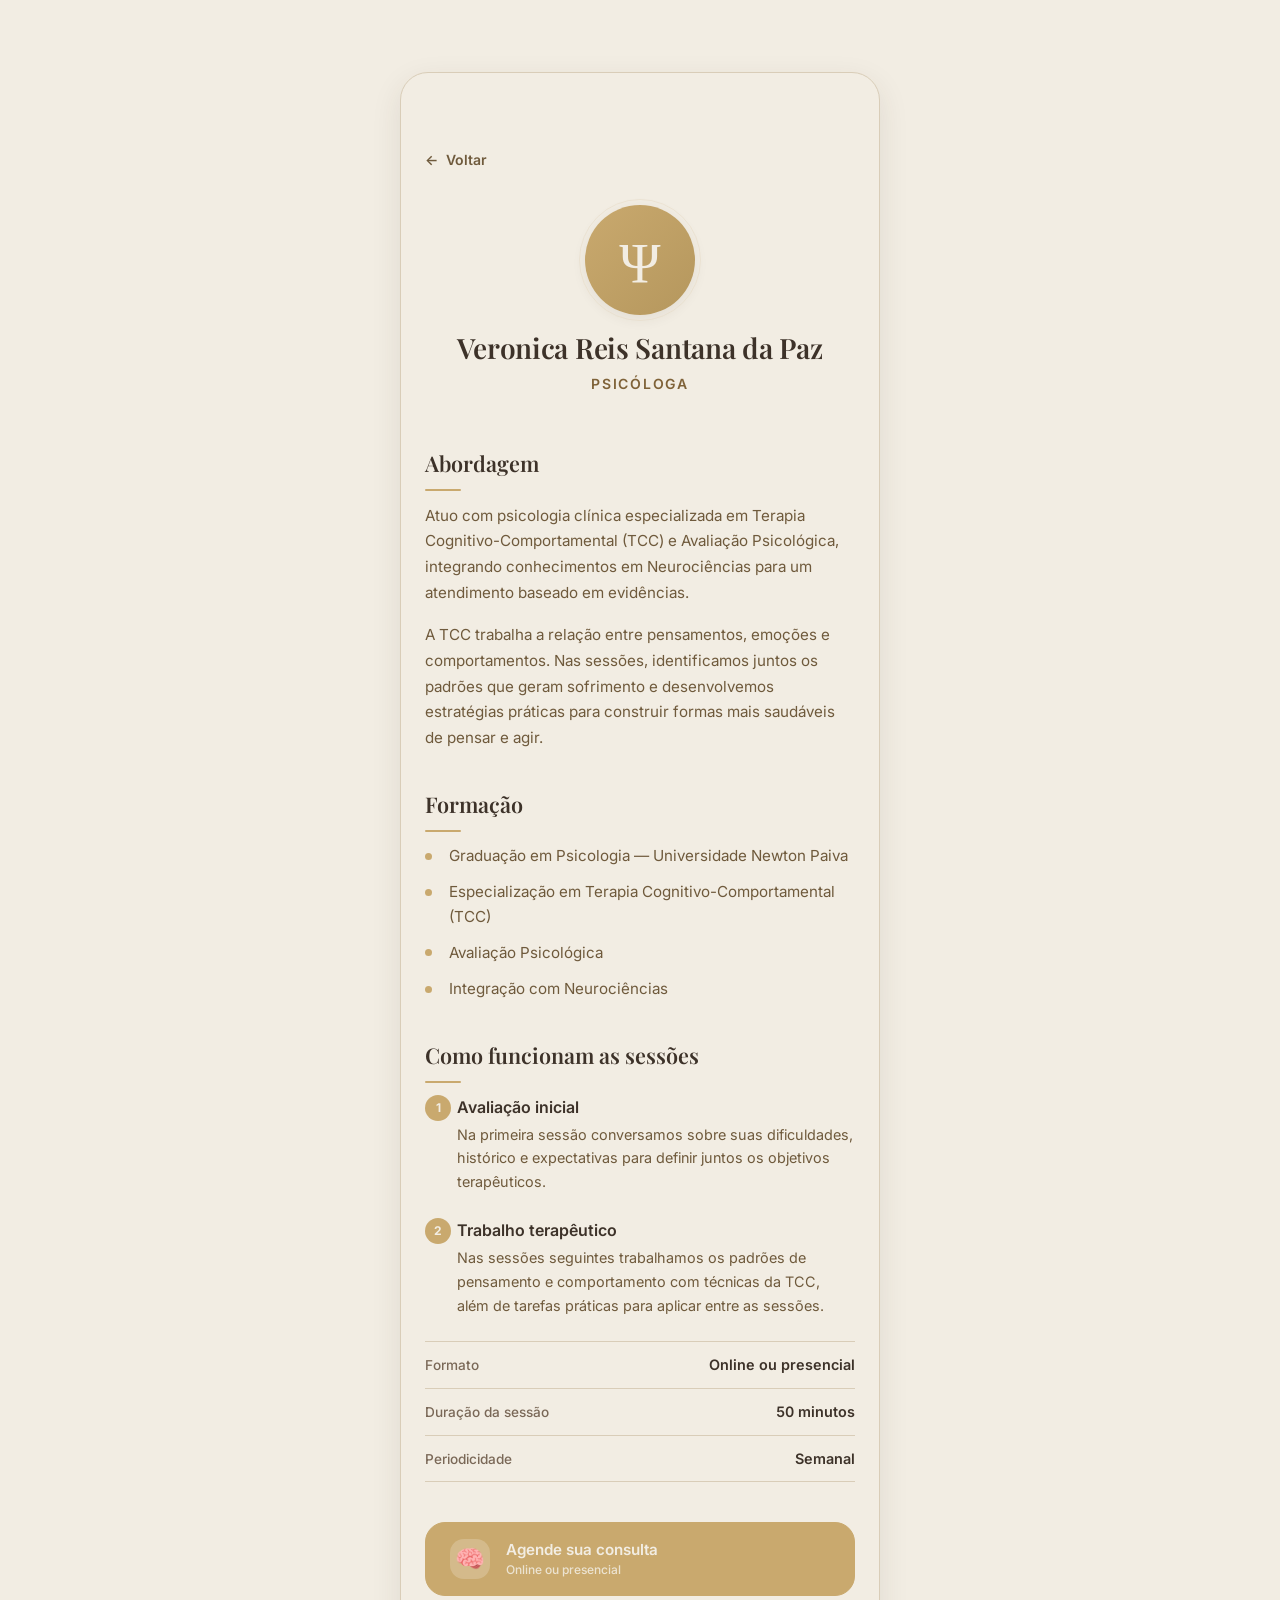
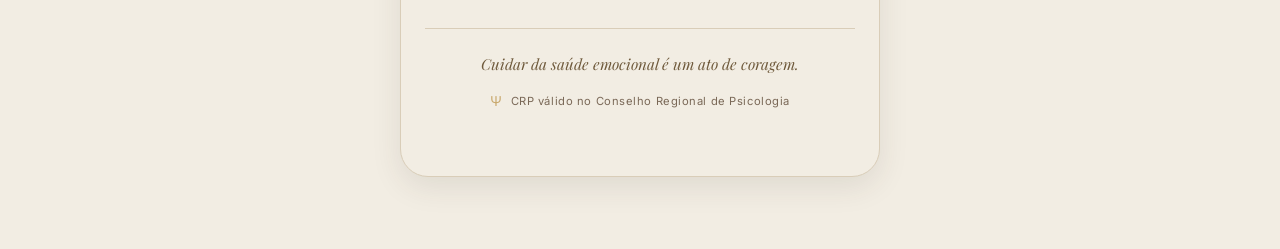
==== trabalho.html @ 7eceb9a2 "fix(bio): nenhum botao aponta mais para o servico suspenso O servico site-veronica.onrender.com segu" ====
<!DOCTYPE html>
<html lang="pt-BR">
<head>
    <meta charset="UTF-8">
    <meta name="viewport" content="width=device-width, initial-scale=1.0, viewport-fit=cover">
    <meta name="theme-color" content="#F2EDE3">
    <meta name="description" content="Formação, abordagem e como funcionam as sessões de Veronica Reis Santana da Paz, psicóloga especializada em Terapia Cognitivo-Comportamental. Atendimento online e presencial.">
    <meta name="author" content="Veronica Reis Santana da Paz">
    <meta name="robots" content="index, follow">

    <!-- Open Graph -->
    <meta property="og:type" content="article">
    <meta property="og:title" content="Conheça meu trabalho — Veronica Reis Santana da Paz">
    <meta property="og:description" content="Formação, abordagem em TCC e como funcionam as sessões. Atendimento online e presencial.">
    <meta property="og:locale" content="pt_BR">

    <title>Conheça meu trabalho — Veronica Reis Santana da Paz</title>

    <link rel="icon" type="image/svg+xml" href="favicon.svg">
    <link rel="stylesheet" href="style.css">

    <link rel="preconnect" href="https://fonts.googleapis.com">
    <link rel="preconnect" href="https://fonts.gstatic.com" crossorigin>
    <link href="https://fonts.googleapis.com/css2?family=Inter:wght@400;500;600;700&family=Playfair+Display:ital,wght@0,500;0,600;0,700;1,500&display=swap" rel="stylesheet">
</head>
<body>

    <main class="bio-container bio-container--conteudo" role="main">

        <a class="voltar" href="index.html" data-animate="fade-down">
            <span aria-hidden="true">←</span> Voltar
        </a>

        <header class="conteudo-header" data-animate="fade-down">
            <div class="bio-avatar" aria-hidden="true">
                <span class="bio-avatar-symbol">Ψ</span>
            </div>
            <h1 class="bio-name">Veronica Reis Santana da Paz</h1>
            <p class="bio-role">Psicóloga</p>
        </header>

        <!-- ABORDAGEM -->
        <section class="bloco" aria-labelledby="abordagem" data-animate="fade-up">
            <h2 id="abordagem" class="bloco-titulo">Abordagem</h2>
            <p class="bloco-texto">
                Atuo com psicologia clínica especializada em Terapia
                Cognitivo-Comportamental (TCC) e Avaliação Psicológica,
                integrando conhecimentos em Neurociências para um atendimento
                baseado em evidências.
            </p>
            <p class="bloco-texto">
                A TCC trabalha a relação entre pensamentos, emoções e
                comportamentos. Nas sessões, identificamos juntos os padrões que
                geram sofrimento e desenvolvemos estratégias práticas para
                construir formas mais saudáveis de pensar e agir.
            </p>
        </section>

        <!-- FORMAÇÃO -->
        <section class="bloco" aria-labelledby="formacao" data-animate="fade-up">
            <h2 id="formacao" class="bloco-titulo">Formação</h2>
            <ul class="lista-simples">
                <li>Graduação em Psicologia — Universidade Newton Paiva</li>
                <li>Especialização em Terapia Cognitivo-Comportamental (TCC)</li>
                <li>Avaliação Psicológica</li>
                <li>Integração com Neurociências</li>
            </ul>
        </section>

        <!-- COMO FUNCIONAM AS SESSÕES -->
        <section class="bloco" aria-labelledby="sessoes" data-animate="fade-up">
            <h2 id="sessoes" class="bloco-titulo">Como funcionam as sessões</h2>

            <ol class="passos">
                <li class="passo">
                    <h3>Avaliação inicial</h3>
                    <p>
                        Na primeira sessão conversamos sobre suas dificuldades,
                        histórico e expectativas para definir juntos os objetivos
                        terapêuticos.
                    </p>
                </li>
                <li class="passo">
                    <h3>Trabalho terapêutico</h3>
                    <p>
                        Nas sessões seguintes trabalhamos os padrões de pensamento
                        e comportamento com técnicas da TCC, além de tarefas
                        práticas para aplicar entre as sessões.
                    </p>
                </li>
            </ol>

            <dl class="ficha">
                <div class="ficha-item">
                    <dt>Formato</dt>
                    <dd>Online ou presencial</dd>
                </div>
                <div class="ficha-item">
                    <dt>Duração da sessão</dt>
                    <dd>50 minutos</dd>
                </div>
                <div class="ficha-item">
                    <dt>Periodicidade</dt>
                    <dd>Semanal</dd>
                </div>
            </dl>
        </section>

        <!-- CTA -->
        <section class="bloco bloco--cta" data-animate="fade-up">
            <a href="https://wa.me/5531988836237?text=Ol%C3%A1%2C%20Veronica!%20Gostaria%20de%20agendar%20uma%20consulta%20psicol%C3%B3gica."
               class="bio-link bio-link-primary"
               target="_blank"
               rel="noopener noreferrer">
                <span class="bio-link-icon" aria-hidden="true">🧠</span>
                <span class="bio-link-text">
                    <span class="bio-link-title">Agende sua consulta</span>
                    <span class="bio-link-subtitle">Online ou presencial</span>
                </span>
            </a>
        </section>

        <footer class="bio-footer" data-animate="fade-up">
            <p class="bio-footer-text">
                Cuidar da saúde emocional é um ato de coragem.
            </p>
            <p class="bio-footer-credit">
                <span aria-hidden="true">Ψ</span>
                <span>CRP válido no Conselho Regional de Psicologia</span>
            </p>
        </footer>

    </main>

    <script src="script.js" defer></script>
</body>
</html>
---- style.css ----
/* ==========================================================
   BIO VERONICA — Linktree personalizado
   Mobile-first, identidade visual baseada no site oficial
   Paleta: bege quente + dourado + marrom profundo
   ========================================================== */

/* ----- RESET ----- */
*, *::before, *::after {
    margin: 0;
    padding: 0;
    box-sizing: border-box;
}

/* ----- DESIGN TOKENS ----- */
:root {
    /* Cores (alinhadas com site-veronica) */
    --color-bg: #F2EDE3;
    --color-bg-soft: #FAF8F5;
    --color-surface: #FFFFFF;
    --color-text: #3D3229;
    /* text-soft e text-muted escurecidos para atingir WCAG AA (>=4.5:1)
       sobre --color-bg. Antes: #8B7355 (3.84) e #B8A495 (2.05). */
    --color-text-soft: #6F5A3C;
    --color-text-muted: #7A6857;
    --color-accent: #C9A96E;
    --color-accent-hover: #B5975D;
    --color-accent-soft: #E8DCC8;
    /* Dourado escuro para texto pequeno (o --color-accent claro nao passa AA) */
    --color-accent-text: #7F6238;
    --color-line: #D9CDB8;

    /* WhatsApp */
    --color-whatsapp: #25D366;
    --color-whatsapp-dark: #1DA851;

    /* Tipografia */
    --font-body: 'Inter', -apple-system, BlinkMacSystemFont, 'Segoe UI', Roboto, sans-serif;
    --font-heading: 'Playfair Display', Georgia, serif;

    /* Espaçamento fluido */
    --space-2xs: 0.25rem;
    --space-xs: 0.5rem;
    --space-sm: 0.75rem;
    --space-md: 1rem;
    --space-lg: 1.5rem;
    --space-xl: 2rem;
    --space-2xl: 2.5rem;

    /* Bordas */
    --radius-sm: 8px;
    --radius-md: 14px;
    --radius-lg: 20px;
    --radius-xl: 28px;
    --radius-full: 999px;

    /* Sombras (sutis e profissionais) */
    --shadow-sm: 0 1px 3px rgba(61, 50, 41, 0.05);
    --shadow-md: 0 4px 14px rgba(61, 50, 41, 0.08);
    --shadow-lg: 0 10px 30px rgba(61, 50, 41, 0.10);

    /* Transições */
    --t-fast: 150ms ease;
    --t-base: 250ms cubic-bezier(0.4, 0, 0.2, 1);
    --t-slow: 400ms cubic-bezier(0.4, 0, 0.2, 1);

    /* Layout */
    --max-width: 480px;
    --safe-top: env(safe-area-inset-top, 0);
    --safe-bottom: env(safe-area-inset-bottom, 0);
}

/* ----- BASE ----- */
html {
    scroll-behavior: smooth;
    -webkit-font-smoothing: antialiased;
    -moz-osx-font-smoothing: grayscale;
    -webkit-tap-highlight-color: transparent;
}

body {
    font-family: var(--font-body);
    background: var(--color-bg);
    color: var(--color-text);
    line-height: 1.5;
    min-height: 100vh;
    min-height: 100dvh;
    background-image:
        radial-gradient(circle at 0% 0%, rgba(201, 169, 110, 0.08) 0%, transparent 50%),
        radial-gradient(circle at 100% 100%, rgba(201, 169, 110, 0.06) 0%, transparent 50%);
    background-attachment: fixed;
    overflow-x: hidden;
}

a {
    color: inherit;
    text-decoration: none;
}

img, svg { display: block; max-width: 100%; }

button { font: inherit; cursor: pointer; }

:focus-visible {
    outline: 2px solid var(--color-accent);
    outline-offset: 3px;
    border-radius: var(--radius-sm);
}

/* ----- ACESSIBILIDADE: reduzir movimento ----- */
@media (prefers-reduced-motion: reduce) {
    *, *::before, *::after {
        animation-duration: 0.01ms !important;
        animation-iteration-count: 1 !important;
        transition-duration: 0.01ms !important;
    }
    [data-animate] {
        opacity: 1 !important;
        transform: none !important;
    }
}

/* ----- CONTAINER PRINCIPAL ----- */
.bio-container {
    max-width: var(--max-width);
    margin: 0 auto;
    padding:
        calc(var(--space-2xl) + var(--safe-top))
        var(--space-lg)
        calc(var(--space-xl) + var(--safe-bottom));
    display: flex;
    flex-direction: column;
    align-items: center;
}

/* ==========================================================
   CABEÇALHO
   ========================================================== */
.bio-header {
    text-align: center;
    margin-bottom: var(--space-2xl);
    width: 100%;
}

/* Avatar com símbolo Psi */
.bio-avatar {
    width: 96px;
    height: 96px;
    margin: 0 auto var(--space-lg);
    border-radius: 50%;
    background: linear-gradient(135deg, var(--color-accent) 0%, var(--color-accent-hover) 100%);
    display: flex;
    align-items: center;
    justify-content: center;
    box-shadow: var(--shadow-md);
    position: relative;
    animation: avatar-pulse 4s ease-in-out infinite;
}

.bio-avatar::after {
    content: '';
    position: absolute;
    inset: -6px;
    border-radius: 50%;
    border: 1px solid var(--color-accent-soft);
    opacity: 0.6;
}

.bio-avatar-symbol {
    font-family: var(--font-heading);
    font-size: 3rem;
    color: var(--color-bg);
    line-height: 1;
    font-weight: 500;
    user-select: none;
}

@keyframes avatar-pulse {
    0%, 100% { transform: scale(1); }
    50% { transform: scale(1.03); }
}

.bio-name {
    font-family: var(--font-heading);
    font-size: clamp(1.4rem, 5vw, 1.75rem);
    font-weight: 600;
    color: var(--color-text);
    line-height: 1.2;
    margin-bottom: var(--space-xs);
    letter-spacing: -0.01em;
}

.bio-role {
    font-size: 0.875rem;
    font-weight: 600;
    text-transform: uppercase;
    letter-spacing: 0.12em;
    color: var(--color-accent-text);
    margin-bottom: var(--space-md);
}

.bio-description {
    font-size: 0.95rem;
    color: var(--color-text-soft);
    line-height: 1.6;
    max-width: 360px;
    margin: 0 auto;
    padding: 0 var(--space-sm);
}

/* ==========================================================
   LINKS / BOTÕES
   ========================================================== */
.bio-links {
    display: flex;
    flex-direction: column;
    gap: var(--space-sm);
    width: 100%;
    margin-bottom: var(--space-2xl);
}

.bio-link {
    display: flex;
    align-items: center;
    gap: var(--space-md);
    background: var(--color-surface);
    border: 1.5px solid var(--color-line);
    border-radius: var(--radius-lg);
    padding: var(--space-md) var(--space-lg);
    text-align: left;
    color: var(--color-text);
    transition:
        transform var(--t-base),
        box-shadow var(--t-base),
        border-color var(--t-base),
        background-color var(--t-base);
    position: relative;
    overflow: hidden;
    -webkit-user-select: none;
    user-select: none;
}

/* Brilho sutil que se move no hover */
.bio-link::before {
    content: '';
    position: absolute;
    top: 0;
    left: -100%;
    width: 100%;
    height: 100%;
    background: linear-gradient(
        90deg,
        transparent,
        rgba(201, 169, 110, 0.08),
        transparent
    );
    transition: left 0.6s ease;
    pointer-events: none;
}

.bio-link:hover {
    transform: translateY(-2px);
    box-shadow: var(--shadow-md);
    border-color: var(--color-accent);
    background: var(--color-bg-soft);
}

.bio-link:hover::before {
    left: 100%;
}

.bio-link:active {
    transform: translateY(0) scale(0.98);
    box-shadow: var(--shadow-sm);
    transition-duration: 80ms;
}

/* Botão primário (Agendar) — destaque dourado */
.bio-link-primary {
    background: var(--color-accent);
    border-color: var(--color-accent);
    color: var(--color-bg);
}

.bio-link-primary .bio-link-subtitle {
    color: rgba(242, 237, 227, 0.85);
}

.bio-link-primary:hover {
    background: var(--color-accent-hover);
    border-color: var(--color-accent-hover);
}

.bio-link-primary::before {
    background: linear-gradient(
        90deg,
        transparent,
        rgba(255, 255, 255, 0.15),
        transparent
    );
}

/* Botão WhatsApp — destaque verde */
.bio-link-whatsapp {
    background: var(--color-whatsapp);
    border-color: var(--color-whatsapp);
    color: #FFFFFF;
}

.bio-link-whatsapp .bio-link-subtitle {
    color: rgba(255, 255, 255, 0.85);
}

.bio-link-whatsapp:hover {
    background: var(--color-whatsapp-dark);
    border-color: var(--color-whatsapp-dark);
}

.bio-link-whatsapp::before {
    background: linear-gradient(
        90deg,
        transparent,
        rgba(255, 255, 255, 0.18),
        transparent
    );
}

/* Conteúdo dos botões */
.bio-link-icon {
    font-size: 1.5rem;
    line-height: 1;
    flex-shrink: 0;
    width: 40px;
    height: 40px;
    display: flex;
    align-items: center;
    justify-content: center;
    background: var(--color-accent-soft);
    border-radius: var(--radius-md);
    transition: transform var(--t-base);
}

.bio-link-primary .bio-link-icon,
.bio-link-whatsapp .bio-link-icon {
    background: rgba(255, 255, 255, 0.2);
}

.bio-link:hover .bio-link-icon {
    transform: scale(1.08) rotate(-3deg);
}

.bio-link-text {
    flex: 1;
    display: flex;
    flex-direction: column;
    gap: 2px;
    min-width: 0;
}

.bio-link-title {
    font-size: 0.95rem;
    font-weight: 600;
    line-height: 1.3;
    color: inherit;
}

.bio-link-subtitle {
    font-size: 0.75rem;
    font-weight: 500;
    color: var(--color-text-muted);
    line-height: 1.3;
}

/* ==========================================================
   RODAPÉ
   ========================================================== */
.bio-footer {
    text-align: center;
    width: 100%;
    padding-top: var(--space-lg);
    border-top: 1px solid var(--color-line);
}

.bio-footer-text {
    font-family: var(--font-heading);
    font-style: italic;
    font-size: 0.95rem;
    color: var(--color-text-soft);
    margin-bottom: var(--space-sm);
    line-height: 1.5;
}

.bio-footer-credit {
    font-size: 0.7rem;
    color: var(--color-text-muted);
    display: inline-flex;
    align-items: center;
    gap: var(--space-xs);
    letter-spacing: 0.05em;
}

.bio-footer-credit span:first-child {
    color: var(--color-accent);
    font-size: 0.85rem;
}

/* ==========================================================
   ANIMAÇÕES DE ENTRADA
   ========================================================== */
[data-animate] {
    opacity: 0;
    transition: opacity 0.7s ease, transform 0.7s ease;
}

[data-animate="fade-up"] {
    transform: translateY(20px);
}

[data-animate="fade-down"] {
    transform: translateY(-20px);
}

[data-animate].visible {
    opacity: 1;
    transform: translateY(0);
}

/* ==========================================================
   PÁGINA DE CONTEÚDO (Conheça meu trabalho)
   ========================================================== */

.bio-container--conteudo {
    align-items: stretch;
    text-align: left;
}

.voltar {
    align-self: flex-start;
    display: inline-flex;
    align-items: center;
    gap: var(--space-xs);
    font-size: 0.875rem;
    font-weight: 600;
    color: var(--color-text-soft);
    /* min-height garante alvo de toque >= 44px (WCAG 2.5.5) */
    min-height: 44px;
    padding: var(--space-xs) var(--space-sm);
    margin: 0 0 var(--space-lg) calc(var(--space-sm) * -1);
    border-radius: var(--radius-sm);
    transition: color var(--t-fast), background-color var(--t-fast);
}

.voltar:hover {
    color: var(--color-text);
    background: var(--color-bg-soft);
}

.voltar span {
    transition: transform var(--t-base);
}

.voltar:hover span {
    transform: translateX(-3px);
}

.conteudo-header {
    text-align: center;
    margin-bottom: var(--space-2xl);
}

.conteudo-header .bio-avatar {
    margin-bottom: var(--space-md);
}

.bloco {
    margin-bottom: var(--space-2xl);
}

/* Mais espaço acima do título do que abaixo (craft floor) */
.bloco-titulo {
    font-family: var(--font-heading);
    font-size: 1.35rem;
    font-weight: 600;
    color: var(--color-text);
    line-height: 1.25;
    margin-bottom: var(--space-sm);
    text-wrap: balance;
}

.bloco-titulo::after {
    content: '';
    display: block;
    width: 36px;
    height: 2px;
    margin-top: var(--space-sm);
    background: var(--color-accent);
    border-radius: var(--radius-full);
}

.bloco-texto {
    font-size: 0.95rem;
    line-height: 1.7;
    color: var(--color-text-soft);
    margin-bottom: var(--space-md);
    overflow-wrap: break-word;
}

.bloco-texto:last-child {
    margin-bottom: 0;
}

/* Lista de formação — sem cards, só marcação e ritmo */
.lista-simples {
    list-style: none;
    display: flex;
    flex-direction: column;
    gap: var(--space-sm);
}

.lista-simples li {
    position: relative;
    padding-left: var(--space-lg);
    font-size: 0.95rem;
    line-height: 1.6;
    color: var(--color-text-soft);
}

.lista-simples li::before {
    content: '';
    position: absolute;
    left: 0;
    top: 0.55em;
    width: 7px;
    height: 7px;
    border-radius: 50%;
    background: var(--color-accent);
}

/* Passos numerados por ordem real do processo */
.passos {
    list-style: none;
    counter-reset: passo;
    display: flex;
    flex-direction: column;
    gap: var(--space-lg);
    margin-bottom: var(--space-lg);
}

.passo {
    position: relative;
    padding-left: var(--space-xl);
}

.passo::before {
    counter-increment: passo;
    content: counter(passo);
    position: absolute;
    left: 0;
    top: 0;
    width: 26px;
    height: 26px;
    display: flex;
    align-items: center;
    justify-content: center;
    font-size: 0.75rem;
    font-weight: 700;
    color: var(--color-bg);
    background: var(--color-accent);
    border-radius: 50%;
}

.passo h3 {
    font-size: 1rem;
    font-weight: 600;
    color: var(--color-text);
    margin-bottom: var(--space-2xs);
}

.passo p {
    font-size: 0.9rem;
    line-height: 1.65;
    color: var(--color-text-soft);
}

/* Ficha técnica — chave/valor alinhado, sem virar card */
.ficha {
    display: flex;
    flex-direction: column;
    border-top: 1px solid var(--color-line);
}

.ficha-item {
    display: flex;
    justify-content: space-between;
    align-items: baseline;
    gap: var(--space-md);
    padding: var(--space-sm) 0;
    border-bottom: 1px solid var(--color-line);
}

.ficha-item dt {
    font-size: 0.85rem;
    color: var(--color-text-muted);
    font-weight: 500;
}

.ficha-item dd {
    font-size: 0.9rem;
    color: var(--color-text);
    font-weight: 600;
    text-align: right;
    font-variant-numeric: tabular-nums;
}

.bloco--cta {
    margin-bottom: var(--space-xl);
}

.bloco--cta .bio-link {
    width: 100%;
}

/* ==========================================================
   RESPONSIVIDADE
   ========================================================== */

/* Telas muito pequenas (320px) */
@media (max-width: 359px) {
    .bio-container {
        padding-left: var(--space-md);
        padding-right: var(--space-md);
    }
    .bio-avatar {
        width: 80px;
        height: 80px;
    }
    .bio-avatar-symbol { font-size: 2.5rem; }
    .bio-link {
        padding: var(--space-sm) var(--space-md);
        gap: var(--space-sm);
    }
    .bio-link-icon {
        width: 36px;
        height: 36px;
        font-size: 1.25rem;
    }
    .bio-link-title { font-size: 0.875rem; }
    .bio-link-subtitle { font-size: 0.7rem; }
}

/* Tablets e telas médias */
@media (min-width: 481px) {
    .bio-container {
        padding-top: var(--space-3xl, 4rem);
        padding-bottom: var(--space-3xl, 4rem);
    }
    .bio-avatar {
        width: 110px;
        height: 110px;
    }
    .bio-avatar-symbol { font-size: 3.5rem; }
}

/* Desktop — destaca com sombra e centraliza com fundo */
@media (min-width: 768px) {
    body {
        padding: var(--space-xl) 0;
        background: var(--color-bg);
    }
    .bio-container {
        background: var(--color-bg);
        border-radius: var(--radius-xl);
        box-shadow: var(--shadow-lg);
        margin: var(--space-xl) auto;
        border: 1px solid var(--color-line);
    }
    .bio-links {
        gap: var(--space-md);
    }
}

/* Telas muito grandes */
@media (min-width: 1024px) {
    .bio-container {
        margin: var(--space-2xl) auto;
    }
}
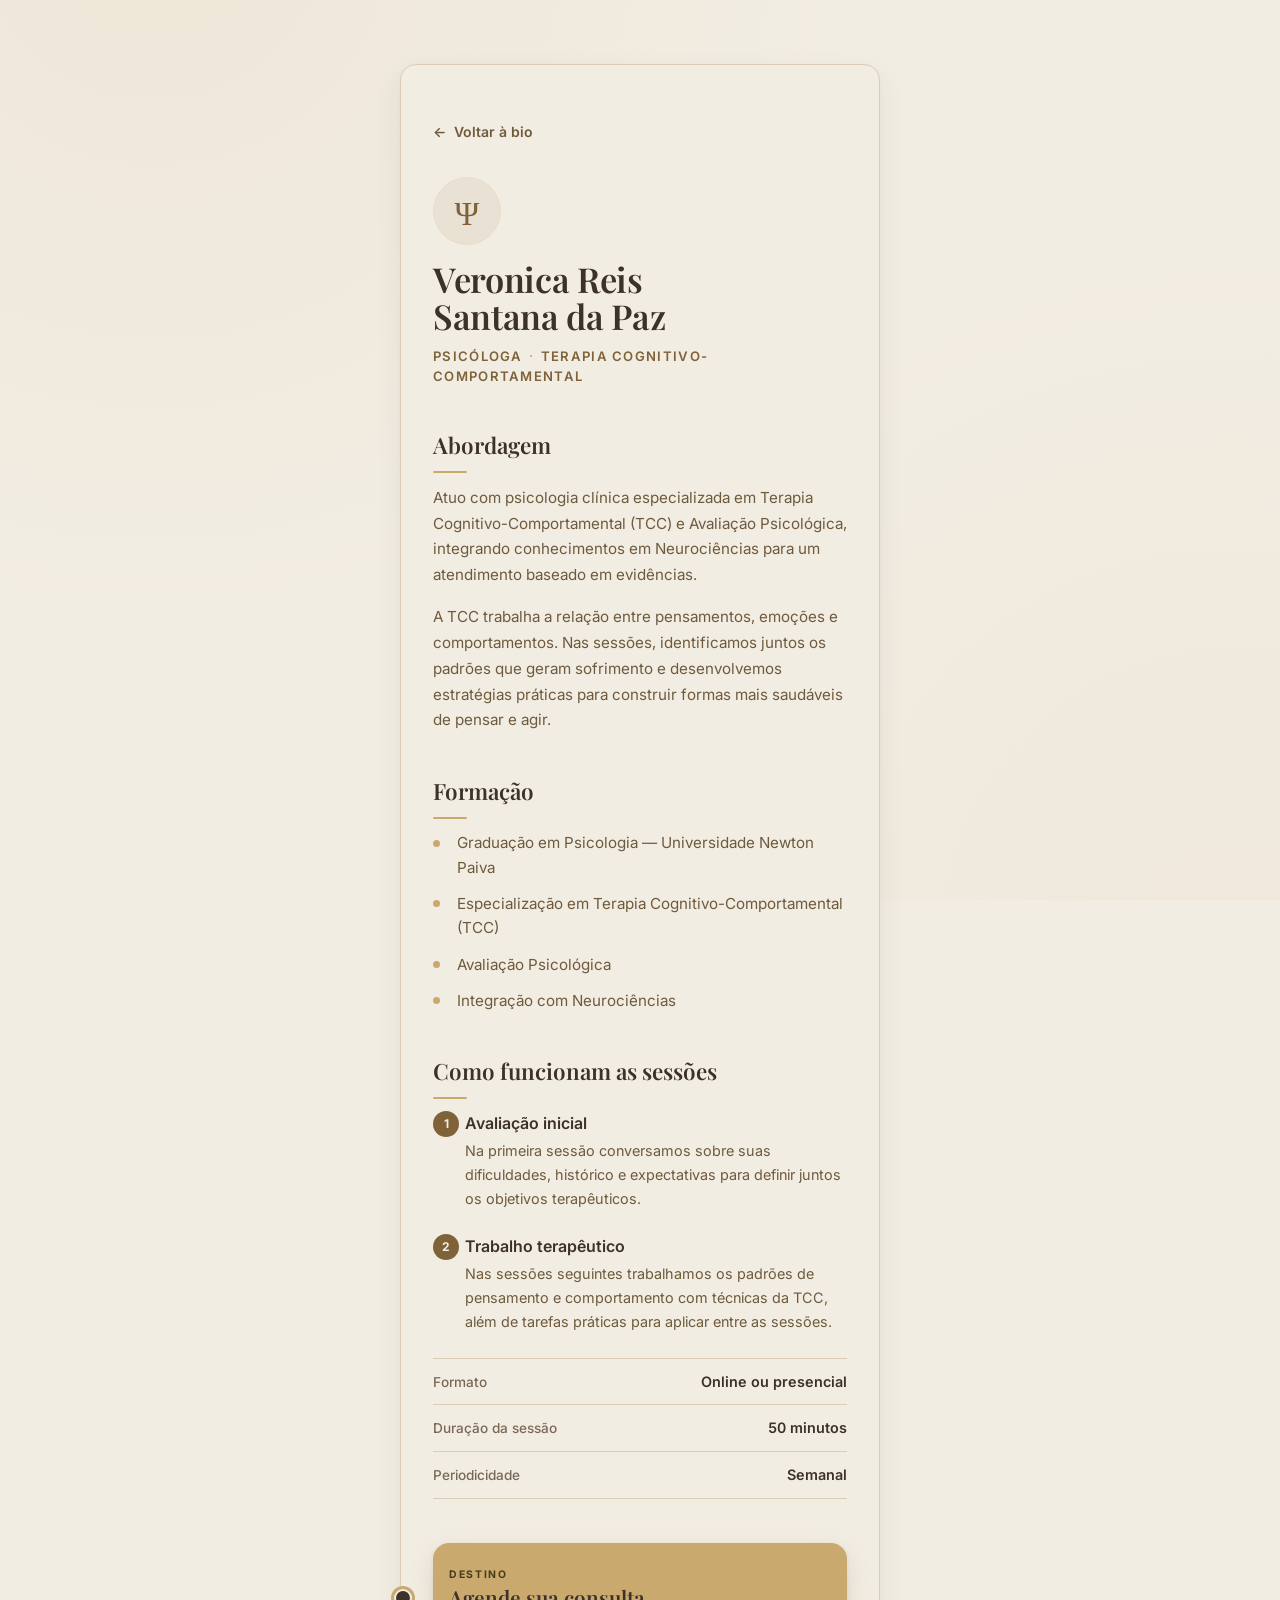
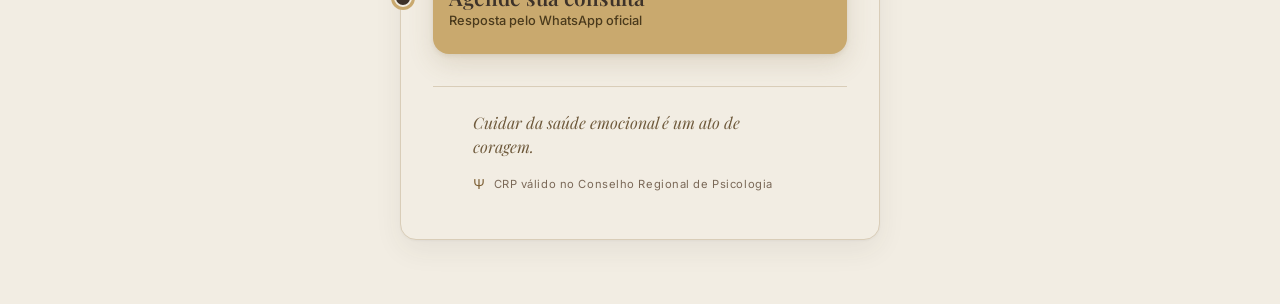
==== commit 0bf27819: "feat(bio): 'O itinerario da consulta' — a bio vira uma rota com destino - index.html: origem ('voce " ====
--- a/trabalho.html
+++ b/trabalho.html
@@ -25,22 +25,24 @@
 </head>
 <body>
 
-    <main class="bio-container bio-container--conteudo" role="main">
+    <main class="rota rota--conteudo" role="main">
 
-        <a class="voltar" href="index.html" data-animate="fade-down">
-            <span aria-hidden="true">←</span> Voltar
+        <a class="voltar" href="index.html" data-entra="1">
+            <span aria-hidden="true">←</span> Voltar à bio
         </a>
 
-        <header class="conteudo-header" data-animate="fade-down">
-            <div class="bio-avatar" aria-hidden="true">
-                <span class="bio-avatar-symbol">Ψ</span>
-            </div>
-            <h1 class="bio-name">Veronica Reis Santana da Paz</h1>
-            <p class="bio-role">Psicóloga</p>
+        <header class="conteudo-header" data-entra="1">
+            <div class="origem-brasao" aria-hidden="true">Ψ</div>
+            <h1 class="origem-nome">Veronica Reis<br>Santana da Paz</h1>
+            <p class="origem-funcao">
+                Psicóloga
+                <span class="origem-sep" aria-hidden="true">·</span>
+                Terapia Cognitivo-Comportamental
+            </p>
         </header>
 
         <!-- ABORDAGEM -->
-        <section class="bloco" aria-labelledby="abordagem" data-animate="fade-up">
+        <section class="bloco" aria-labelledby="abordagem">
             <h2 id="abordagem" class="bloco-titulo">Abordagem</h2>
             <p class="bloco-texto">
                 Atuo com psicologia clínica especializada em Terapia
@@ -57,7 +59,7 @@
         </section>
 
         <!-- FORMAÇÃO -->
-        <section class="bloco" aria-labelledby="formacao" data-animate="fade-up">
+        <section class="bloco" aria-labelledby="formacao">
             <h2 id="formacao" class="bloco-titulo">Formação</h2>
             <ul class="lista-simples">
                 <li>Graduação em Psicologia — Universidade Newton Paiva</li>
@@ -68,7 +70,7 @@
         </section>
 
         <!-- COMO FUNCIONAM AS SESSÕES -->
-        <section class="bloco" aria-labelledby="sessoes" data-animate="fade-up">
+        <section class="bloco" aria-labelledby="sessoes">
             <h2 id="sessoes" class="bloco-titulo">Como funcionam as sessões</h2>
 
             <ol class="passos">
@@ -107,24 +109,25 @@
         </section>
 
         <!-- CTA -->
-        <section class="bloco bloco--cta" data-animate="fade-up">
+        <section class="bloco bloco--cta">
             <a href="https://wa.me/5531988836237?text=Ol%C3%A1%2C%20Veronica!%20Gostaria%20de%20agendar%20uma%20consulta%20psicol%C3%B3gica."
-               class="bio-link bio-link-primary"
+               class="parada parada--destino"
                target="_blank"
                rel="noopener noreferrer">
-                <span class="bio-link-icon" aria-hidden="true">🧠</span>
-                <span class="bio-link-text">
-                    <span class="bio-link-title">Agende sua consulta</span>
-                    <span class="bio-link-subtitle">Online ou presencial</span>
+                <span class="parada-ponto" aria-hidden="true"></span>
+                <span class="parada-corpo">
+                    <span class="parada-rotulo">Destino</span>
+                    <span class="parada-titulo">Agende sua consulta</span>
+                    <span class="parada-nota">Resposta pelo WhatsApp oficial</span>
                 </span>
             </a>
         </section>
 
-        <footer class="bio-footer" data-animate="fade-up">
-            <p class="bio-footer-text">
+        <footer class="chegada">
+            <p class="chegada-frase">
                 Cuidar da saúde emocional é um ato de coragem.
             </p>
-            <p class="bio-footer-credit">
+            <p class="chegada-credito">
                 <span aria-hidden="true">Ψ</span>
                 <span>CRP válido no Conselho Regional de Psicologia</span>
             </p>
--- a/style.css
+++ b/style.css
@@ -1,7 +1,8 @@
 /* ==========================================================
-   BIO VERONICA — Linktree personalizado
-   Mobile-first, identidade visual baseada no site oficial
-   Paleta: bege quente + dourado + marrom profundo
+   BIO VERONICA — "O itinerário da consulta"
+   Mobile-first. A página é a rota: origem -> paradas -> destino.
+   Paleta: papel bege + tinta marrom + dourado (compromisso de marca).
+   Estado é FORMA (linha fina/grossa, ponto vazado/cheio), cor é reservada.
    ========================================================== */
 
 /* ----- RESET ----- */
@@ -13,515 +14,502 @@
 
 /* ----- DESIGN TOKENS ----- */
 :root {
-    /* Cores (alinhadas com site-veronica) */
-    --color-bg: #F2EDE3;
-    --color-bg-soft: #FAF8F5;
-    --color-surface: #FFFFFF;
-    --color-text: #3D3229;
-    /* text-soft e text-muted escurecidos para atingir WCAG AA (>=4.5:1)
-       sobre --color-bg. Antes: #8B7355 (3.84) e #B8A495 (2.05). */
-    --color-text-soft: #6F5A3C;
-    --color-text-muted: #7A6857;
-    --color-accent: #C9A96E;
-    --color-accent-hover: #B5975D;
-    --color-accent-soft: #E8DCC8;
-    /* Dourado escuro para texto pequeno (o --color-accent claro nao passa AA) */
-    --color-accent-text: #7F6238;
-    --color-line: #D9CDB8;
-
-    /* WhatsApp */
-    --color-whatsapp: #25D366;
-    --color-whatsapp-dark: #1DA851;
+    /* Papel e tinta — identidade derivada do cartão profissional */
+    --papel:        #F2EDE3;
+    --papel-alto:   #FAF8F5;
+    --papel-fosco:  #E9E1D3;
+    --tinta:        #3D3229;
+    --tinta-soft:   #6F5A3C;   /* WCAG AA sobre --papel (>=4.5:1) */
+    --tinta-muted:  #7A6857;   /* WCAG AA sobre --papel (>=4.5:1) */
+
+    /* Dourado — reservado ao destino e à rota */
+    --dourado:        #C9A96E;
+    --dourado-forte:  #B08F52;
+    --dourado-tinta:  #7F6238;  /* texto pequeno AA */
+    --dourado-lavado: #E8DCC8;
+    /* Sobre o destino dourado, o texto secundário precisa de tinta escura (AA 4.9:1) */
+    --destino-suave:  #4A3A1C;
+
+    /* Rota */
+    --linha:        #D9CDB8;
+    --linha-forte:  #B8A495;
+
+    /* Contato */
+    --zap:       #25D366;
+    --zap-forte: #128C4A;
+    --zap-tinta: #0B5F33;
 
     /* Tipografia */
-    --font-body: 'Inter', -apple-system, BlinkMacSystemFont, 'Segoe UI', Roboto, sans-serif;
-    --font-heading: 'Playfair Display', Georgia, serif;
-
-    /* Espaçamento fluido */
-    --space-2xs: 0.25rem;
-    --space-xs: 0.5rem;
-    --space-sm: 0.75rem;
-    --space-md: 1rem;
-    --space-lg: 1.5rem;
-    --space-xl: 2rem;
-    --space-2xl: 2.5rem;
-
-    /* Bordas */
-    --radius-sm: 8px;
-    --radius-md: 14px;
-    --radius-lg: 20px;
-    --radius-xl: 28px;
-    --radius-full: 999px;
-
-    /* Sombras (sutis e profissionais) */
-    --shadow-sm: 0 1px 3px rgba(61, 50, 41, 0.05);
-    --shadow-md: 0 4px 14px rgba(61, 50, 41, 0.08);
-    --shadow-lg: 0 10px 30px rgba(61, 50, 41, 0.10);
-
-    /* Transições */
-    --t-fast: 150ms ease;
-    --t-base: 250ms cubic-bezier(0.4, 0, 0.2, 1);
-    --t-slow: 400ms cubic-bezier(0.4, 0, 0.2, 1);
+    --f-corpo:  'Inter', -apple-system, BlinkMacSystemFont, 'Segoe UI', Roboto, sans-serif;
+    --f-titulo: 'Playfair Display', Georgia, serif;
+
+    /* Espaço */
+    --e-2xs: 0.25rem;
+    --e-xs:  0.5rem;
+    --e-sm:  0.75rem;
+    --e-md:  1rem;
+    --e-lg:  1.5rem;
+    --e-xl:  2rem;
+    --e-2xl: 2.75rem;
+
+    /* Raio — contido, não é vitrine de cards */
+    --r-sm: 8px;
+    --r-md: 12px;
+    --r-lg: 16px;
+    --r-full: 999px;
+
+    /* Elevação — declarada uma vez, borda OU sombra */
+    --sombra-papel: 0 1px 2px rgba(61, 50, 41, 0.04), 0 10px 28px rgba(61, 50, 41, 0.07);
+    --sombra-destino: 0 2px 4px rgba(127, 98, 56, 0.12), 0 10px 26px rgba(127, 98, 56, 0.16);
+
+    /* Movimento */
+    --m-rapido: 140ms cubic-bezier(0.22, 1, 0.36, 1);
+    --m-base:   260ms cubic-bezier(0.22, 1, 0.36, 1);
+    --m-rota:   1100ms cubic-bezier(0.16, 1, 0.3, 1);
 
     /* Layout */
-    --max-width: 480px;
-    --safe-top: env(safe-area-inset-top, 0);
-    --safe-bottom: env(safe-area-inset-bottom, 0);
+    --largura: 480px;
+    --goteira-rota: 40px;   /* recuo do texto em relação à linha da rota */
+    --seguro-topo: env(safe-area-inset-top, 0);
+    --seguro-base: env(safe-area-inset-bottom, 0);
 }
 
 /* ----- BASE ----- */
 html {
-    scroll-behavior: smooth;
     -webkit-font-smoothing: antialiased;
     -moz-osx-font-smoothing: grayscale;
     -webkit-tap-highlight-color: transparent;
+    scroll-behavior: smooth;
 }
 
 body {
-    font-family: var(--font-body);
-    background: var(--color-bg);
-    color: var(--color-text);
+    font-family: var(--f-corpo);
+    background: var(--papel);
+    color: var(--tinta);
     line-height: 1.5;
     min-height: 100vh;
     min-height: 100dvh;
+    /* Textura de papel — veio do mundo, não é enfeite */
     background-image:
-        radial-gradient(circle at 0% 0%, rgba(201, 169, 110, 0.08) 0%, transparent 50%),
-        radial-gradient(circle at 100% 100%, rgba(201, 169, 110, 0.06) 0%, transparent 50%);
+        radial-gradient(circle at 12% -8%, rgba(201, 169, 110, 0.10) 0%, transparent 46%),
+        radial-gradient(circle at 96% 104%, rgba(201, 169, 110, 0.07) 0%, transparent 44%);
     background-attachment: fixed;
     overflow-x: hidden;
 }
 
-a {
-    color: inherit;
-    text-decoration: none;
-}
+a { color: inherit; text-decoration: none; }
 
 img, svg { display: block; max-width: 100%; }
 
-button { font: inherit; cursor: pointer; }
-
 :focus-visible {
-    outline: 2px solid var(--color-accent);
+    outline: 2px solid var(--dourado-forte);
     outline-offset: 3px;
-    border-radius: var(--radius-sm);
-}
-
-/* ----- ACESSIBILIDADE: reduzir movimento ----- */
+    border-radius: var(--r-sm);
+}
+
+/* Seleção e caret também pertencem ao mundo */
+::selection { background: var(--dourado-lavado); color: var(--tinta); }
+
 @media (prefers-reduced-motion: reduce) {
     *, *::before, *::after {
         animation-duration: 0.01ms !important;
         animation-iteration-count: 1 !important;
         transition-duration: 0.01ms !important;
     }
-    [data-animate] {
-        opacity: 1 !important;
-        transform: none !important;
-    }
-}
-
-/* ----- CONTAINER PRINCIPAL ----- */
-.bio-container {
-    max-width: var(--max-width);
+    .rota-linha { animation: none !important; transform: none !important; }
+    [data-entra] { opacity: 1 !important; transform: none !important; }
+}
+
+/* ==========================================================
+   A ROTA — container
+   ========================================================== */
+.rota {
+    position: relative;
+    max-width: var(--largura);
     margin: 0 auto;
     padding:
-        calc(var(--space-2xl) + var(--safe-top))
-        var(--space-lg)
-        calc(var(--space-xl) + var(--safe-bottom));
-    display: flex;
-    flex-direction: column;
-    align-items: center;
-}
-
-/* ==========================================================
-   CABEÇALHO
-   ========================================================== */
-.bio-header {
-    text-align: center;
-    margin-bottom: var(--space-2xl);
-    width: 100%;
-}
-
-/* Avatar com símbolo Psi */
-.bio-avatar {
-    width: 96px;
-    height: 96px;
-    margin: 0 auto var(--space-lg);
+        calc(var(--e-2xl) + var(--seguro-topo))
+        var(--e-lg)
+        calc(var(--e-xl) + var(--seguro-base));
+}
+
+/* ==========================================================
+   ORIGEM — "você está aqui"
+   ========================================================== */
+.origem {
+    position: relative;
+    text-align: left;
+    margin-bottom: var(--e-2xl);
+    padding-left: var(--goteira-rota);
+}
+
+/* O ponto de origem, alinhado à rota */
+.origem::before {
+    content: '';
+    position: absolute;
+    left: 4px;
+    top: 0.55rem;
+    width: 14px;
+    height: 14px;
     border-radius: 50%;
-    background: linear-gradient(135deg, var(--color-accent) 0%, var(--color-accent-hover) 100%);
+    background: var(--dourado);
+    box-shadow: 0 0 0 4px var(--papel), 0 0 0 5px var(--dourado-lavado);
+}
+
+.origem-marcador {
+    font-size: 0.7rem;
+    font-weight: 700;
+    text-transform: uppercase;
+    letter-spacing: 0.18em;
+    color: var(--dourado-tinta);
+    margin-bottom: var(--e-md);
+}
+
+.origem-brasao {
+    width: 68px;
+    height: 68px;
     display: flex;
     align-items: center;
     justify-content: center;
-    box-shadow: var(--shadow-md);
-    position: relative;
-    animation: avatar-pulse 4s ease-in-out infinite;
-}
-
-.bio-avatar::after {
-    content: '';
-    position: absolute;
-    inset: -6px;
     border-radius: 50%;
-    border: 1px solid var(--color-accent-soft);
-    opacity: 0.6;
-}
-
-.bio-avatar-symbol {
-    font-family: var(--font-heading);
-    font-size: 3rem;
-    color: var(--color-bg);
-    line-height: 1;
+    background: var(--papel-fosco);
+    border: 1px solid var(--dourado-lavado);
+    font-family: var(--f-titulo);
+    font-size: 2.1rem;
     font-weight: 500;
+    color: var(--dourado-tinta);
+    margin-bottom: var(--e-md);
     user-select: none;
 }
 
-@keyframes avatar-pulse {
-    0%, 100% { transform: scale(1); }
-    50% { transform: scale(1.03); }
-}
-
-.bio-name {
-    font-family: var(--font-heading);
-    font-size: clamp(1.4rem, 5vw, 1.75rem);
+.origem-nome {
+    font-family: var(--f-titulo);
+    font-size: clamp(1.75rem, 7vw, 2.15rem);
     font-weight: 600;
-    color: var(--color-text);
-    line-height: 1.2;
-    margin-bottom: var(--space-xs);
+    line-height: 1.08;
     letter-spacing: -0.01em;
-}
-
-.bio-role {
-    font-size: 0.875rem;
+    color: var(--tinta);
+    text-wrap: balance;
+    margin-bottom: var(--e-sm);
+}
+
+.origem-funcao {
+    font-size: 0.82rem;
     font-weight: 600;
     text-transform: uppercase;
-    letter-spacing: 0.12em;
-    color: var(--color-accent-text);
-    margin-bottom: var(--space-md);
-}
-
-.bio-description {
+    letter-spacing: 0.1em;
+    color: var(--dourado-tinta);
+    margin-bottom: var(--e-md);
+}
+
+.origem-sep { opacity: 0.5; margin: 0 0.15em; }
+
+.origem-texto {
     font-size: 0.95rem;
-    color: var(--color-text-soft);
-    line-height: 1.6;
-    max-width: 360px;
-    margin: 0 auto;
-    padding: 0 var(--space-sm);
-}
-
-/* ==========================================================
-   LINKS / BOTÕES
-   ========================================================== */
-.bio-links {
+    line-height: 1.65;
+    color: var(--tinta-soft);
+    max-width: 40ch;
+}
+
+/* ==========================================================
+   TRAJETO — a lista de paradas
+   ========================================================== */
+.trajeto {
+    position: relative;
     display: flex;
     flex-direction: column;
-    gap: var(--space-sm);
-    width: 100%;
-    margin-bottom: var(--space-2xl);
-}
-
-.bio-link {
-    display: flex;
-    align-items: center;
-    gap: var(--space-md);
-    background: var(--color-surface);
-    border: 1.5px solid var(--color-line);
-    border-radius: var(--radius-lg);
-    padding: var(--space-md) var(--space-lg);
-    text-align: left;
-    color: var(--color-text);
+    gap: var(--e-md);
+    margin-bottom: var(--e-2xl);
+    padding-left: var(--goteira-rota);
+}
+
+/* A linha da rota: um traço que se desenha uma vez */
+.rota-linha {
+    position: absolute;
+    left: 10px;
+    top: 6px;
+    bottom: 26px;
+    width: 2px;
+    background: var(--linha-forte);
+    border-radius: var(--r-full);
+    transform-origin: top center;
+    /* desenha de cima para baixo, uma vez */
+    animation: desenhar-rota var(--m-rota) forwards;
+    animation-delay: 120ms;
+    pointer-events: none;
+}
+
+@keyframes desenhar-rota {
+    from { transform: scaleY(0); }
+    to   { transform: scaleY(1); }
+}
+
+/* ----- PARADA ----- */
+.parada {
+    position: relative;
+    display: flex;
+    align-items: flex-start;
+    gap: var(--e-md);
+    padding: var(--e-md) var(--e-md) var(--e-md) var(--e-md);
+    border-radius: var(--r-lg);
+    color: var(--tinta);
     transition:
-        transform var(--t-base),
-        box-shadow var(--t-base),
-        border-color var(--t-base),
-        background-color var(--t-base);
-    position: relative;
-    overflow: hidden;
+        background-color var(--m-base),
+        transform var(--m-base);
     -webkit-user-select: none;
     user-select: none;
 }
 
-/* Brilho sutil que se move no hover */
-.bio-link::before {
-    content: '';
+/* Ponto da parada — FORMA carrega o estado, não a cor.
+   Ancorado na linha da rota por posição absoluta, não por margem frágil. */
+.parada-ponto {
+    flex-shrink: 0;
+    width: 14px;
+    height: 14px;
+    border-radius: 50%;
+    background: var(--papel);              /* vazado: miolo é o papel */
+    border: 2px solid var(--linha-forte);  /* inativo: linha fina */
     position: absolute;
-    top: 0;
-    left: -100%;
-    width: 100%;
-    height: 100%;
-    background: linear-gradient(
-        90deg,
-        transparent,
-        rgba(201, 169, 110, 0.08),
-        transparent
-    );
-    transition: left 0.6s ease;
-    pointer-events: none;
-}
-
-.bio-link:hover {
-    transform: translateY(-2px);
-    box-shadow: var(--shadow-md);
-    border-color: var(--color-accent);
-    background: var(--color-bg-soft);
-}
-
-.bio-link:hover::before {
-    left: 100%;
-}
-
-.bio-link:active {
-    transform: translateY(0) scale(0.98);
-    box-shadow: var(--shadow-sm);
-    transition-duration: 80ms;
-}
-
-/* Botão primário (Agendar) — destaque dourado */
-.bio-link-primary {
-    background: var(--color-accent);
-    border-color: var(--color-accent);
-    color: var(--color-bg);
-}
-
-.bio-link-primary .bio-link-subtitle {
-    color: rgba(242, 237, 227, 0.85);
-}
-
-.bio-link-primary:hover {
-    background: var(--color-accent-hover);
-    border-color: var(--color-accent-hover);
-}
-
-.bio-link-primary::before {
-    background: linear-gradient(
-        90deg,
-        transparent,
-        rgba(255, 255, 255, 0.15),
-        transparent
-    );
-}
-
-/* Botão WhatsApp — destaque verde */
-.bio-link-whatsapp {
-    background: var(--color-whatsapp);
-    border-color: var(--color-whatsapp);
-    color: #FFFFFF;
-}
-
-.bio-link-whatsapp .bio-link-subtitle {
-    color: rgba(255, 255, 255, 0.85);
-}
-
-.bio-link-whatsapp:hover {
-    background: var(--color-whatsapp-dark);
-    border-color: var(--color-whatsapp-dark);
-}
-
-.bio-link-whatsapp::before {
-    background: linear-gradient(
-        90deg,
-        transparent,
-        rgba(255, 255, 255, 0.18),
-        transparent
-    );
-}
-
-/* Conteúdo dos botões */
-.bio-link-icon {
-    font-size: 1.5rem;
-    line-height: 1;
-    flex-shrink: 0;
-    width: 40px;
-    height: 40px;
-    display: flex;
-    align-items: center;
-    justify-content: center;
-    background: var(--color-accent-soft);
-    border-radius: var(--radius-md);
-    transition: transform var(--t-base);
-}
-
-.bio-link-primary .bio-link-icon,
-.bio-link-whatsapp .bio-link-icon {
-    background: rgba(255, 255, 255, 0.2);
-}
-
-.bio-link:hover .bio-link-icon {
-    transform: scale(1.08) rotate(-3deg);
-}
-
-.bio-link-text {
-    flex: 1;
+    left: calc(var(--goteira-rota) * -1 + 10px);  /* centro na linha da rota */
+    top: 50%;
+    transform: translate(-50%, -50%);
+    transition:
+        border-color var(--m-base),
+        border-width var(--m-base),
+        background-color var(--m-base),
+        transform var(--m-base);
+    z-index: 1;
+}
+
+/* A parada precisa de posição para ancorar o ponto */
+.parada { position: relative; }
+
+.parada-corpo {
     display: flex;
     flex-direction: column;
     gap: 2px;
     min-width: 0;
 }
 
-.bio-link-title {
-    font-size: 0.95rem;
+.parada-rotulo {
+    font-size: 0.65rem;
+    font-weight: 700;
+    text-transform: uppercase;
+    letter-spacing: 0.16em;
+    color: var(--tinta-muted);
+}
+
+.parada-titulo {
+    font-family: var(--f-titulo);
+    font-size: 1.15rem;
     font-weight: 600;
-    line-height: 1.3;
-    color: inherit;
-}
-
-.bio-link-subtitle {
-    font-size: 0.75rem;
+    line-height: 1.25;
+    color: var(--tinta);
+    text-wrap: balance;
+}
+
+.parada-nota {
+    font-size: 0.8rem;
+    line-height: 1.4;
+    color: var(--tinta-muted);
+}
+
+/* Hover / foco: a parada acende o ponto e destaca */
+@media (hover: hover) {
+    .parada--desvio:hover {
+        background: var(--papel-alto);
+    }
+}
+
+.parada--desvio:hover .parada-ponto,
+.parada--desvio:focus-visible .parada-ponto {
+    border-color: var(--dourado);
+    border-width: 3px;
+    transform: scale(1.06);
+}
+
+.parada--desvio:hover .parada-titulo {
+    color: var(--dourado-tinta);
+}
+
+.parada:active { transform: scale(0.985); }
+
+/* ----- DESTINO: a maior parada, única em dourado cheio ----- */
+.parada--destino {
+    background: var(--dourado);
+    border-radius: var(--r-lg);
+    padding: var(--e-lg) var(--e-md);
+    box-shadow: var(--sombra-destino);
+    align-items: center;
+    color: var(--tinta);
+    transition:
+        background-color var(--m-base),
+        transform var(--m-base),
+        box-shadow var(--m-base);
+}
+
+.parada--destino .parada-ponto {
+    width: 18px;
+    height: 18px;
+    background: var(--tinta);              /* cheio: forma de destino */
+    border: 2px solid var(--papel);
+    box-shadow: 0 0 0 3px var(--dourado);
+}
+
+.parada--destino .parada-rotulo {
+    color: var(--destino-suave);
+}
+
+.parada--destino .parada-titulo {
+    font-size: 1.3rem;
+}
+
+.parada--destino .parada-nota {
+    color: var(--destino-suave);
     font-weight: 500;
-    color: var(--color-text-muted);
-    line-height: 1.3;
-}
-
-/* ==========================================================
-   RODAPÉ
-   ========================================================== */
-.bio-footer {
-    text-align: center;
-    width: 100%;
-    padding-top: var(--space-lg);
-    border-top: 1px solid var(--color-line);
-}
-
-.bio-footer-text {
-    font-family: var(--font-heading);
+}
+
+@media (hover: hover) {
+    .parada--destino:hover {
+        background: var(--dourado-forte);
+        transform: translateY(-2px);
+        box-shadow: var(--sombra-destino), 0 14px 30px rgba(127, 98, 56, 0.2);
+    }
+}
+
+.parada--destino:active { transform: scale(0.985); }
+
+/* ==========================================================
+   CHEGADA — rodapé
+   ========================================================== */
+.chegada {
+    position: relative;
+    padding-left: var(--goteira-rota);
+    padding-top: var(--e-lg);
+    border-top: 1px solid var(--linha);
+}
+
+.chegada-frase {
+    font-family: var(--f-titulo);
     font-style: italic;
-    font-size: 0.95rem;
-    color: var(--color-text-soft);
-    margin-bottom: var(--space-sm);
+    font-size: 1rem;
     line-height: 1.5;
-}
-
-.bio-footer-credit {
+    color: var(--tinta-soft);
+    margin-bottom: var(--e-sm);
+    max-width: 34ch;
+}
+
+.chegada-credito {
     font-size: 0.7rem;
-    color: var(--color-text-muted);
+    letter-spacing: 0.05em;
+    color: var(--tinta-muted);
     display: inline-flex;
     align-items: center;
-    gap: var(--space-xs);
-    letter-spacing: 0.05em;
-}
-
-.bio-footer-credit span:first-child {
-    color: var(--color-accent);
+    gap: var(--e-xs);
+}
+
+.chegada-credito span:first-child {
+    color: var(--dourado-tinta);
     font-size: 0.85rem;
 }
 
 /* ==========================================================
-   ANIMAÇÕES DE ENTRADA
-   ========================================================== */
-[data-animate] {
+   ENTRADA — um momento, não um por seção
+   ========================================================== */
+[data-entra] {
     opacity: 0;
-    transition: opacity 0.7s ease, transform 0.7s ease;
-}
-
-[data-animate="fade-up"] {
-    transform: translateY(20px);
-}
-
-[data-animate="fade-down"] {
-    transform: translateY(-20px);
-}
-
-[data-animate].visible {
-    opacity: 1;
-    transform: translateY(0);
-}
-
-/* ==========================================================
-   PÁGINA DE CONTEÚDO (Conheça meu trabalho)
-   ========================================================== */
-
-.bio-container--conteudo {
-    align-items: stretch;
-    text-align: left;
-}
+    transform: translateY(12px);
+    animation: entrar var(--m-base) forwards;
+}
+
+[data-entra="1"] { animation-delay: 60ms; }
+[data-entra="2"] { animation-delay: 140ms; }
+[data-entra="3"] { animation-delay: 200ms; }
+[data-entra="4"] { animation-delay: 260ms; }
+
+@keyframes entrar {
+    to { opacity: 1; transform: translateY(0); }
+}
+
+/* ==========================================================
+   PÁGINA DE CONTEÚDO — Conheça meu trabalho
+   ========================================================== */
+.rota--conteudo { max-width: var(--largura); }
 
 .voltar {
-    align-self: flex-start;
     display: inline-flex;
     align-items: center;
-    gap: var(--space-xs);
+    gap: var(--e-xs);
     font-size: 0.875rem;
     font-weight: 600;
-    color: var(--color-text-soft);
-    /* min-height garante alvo de toque >= 44px (WCAG 2.5.5) */
-    min-height: 44px;
-    padding: var(--space-xs) var(--space-sm);
-    margin: 0 0 var(--space-lg) calc(var(--space-sm) * -1);
-    border-radius: var(--radius-sm);
-    transition: color var(--t-fast), background-color var(--t-fast);
-}
-
-.voltar:hover {
-    color: var(--color-text);
-    background: var(--color-bg-soft);
-}
-
-.voltar span {
-    transition: transform var(--t-base);
-}
-
-.voltar:hover span {
-    transform: translateX(-3px);
-}
+    color: var(--tinta-soft);
+    min-height: 44px;                /* alvo de toque (WCAG 2.5.5) */
+    padding: var(--e-xs) var(--e-sm);
+    margin: 0 0 var(--e-lg) calc(var(--e-sm) * -1);
+    border-radius: var(--r-sm);
+    transition: color var(--m-rapido), background-color var(--m-rapido);
+}
+
+.voltar:hover { color: var(--tinta); background: var(--papel-alto); }
+.voltar span { transition: transform var(--m-base); }
+.voltar:hover span { transform: translateX(-3px); }
 
 .conteudo-header {
-    text-align: center;
-    margin-bottom: var(--space-2xl);
-}
-
-.conteudo-header .bio-avatar {
-    margin-bottom: var(--space-md);
-}
+    margin-bottom: var(--e-2xl);
+}
+
+.conteudo-header .origem-brasao { margin-bottom: var(--e-md); }
 
 .bloco {
-    margin-bottom: var(--space-2xl);
+    margin-bottom: var(--e-2xl);
+    max-width: 62ch;
 }
 
 /* Mais espaço acima do título do que abaixo (craft floor) */
 .bloco-titulo {
-    font-family: var(--font-heading);
-    font-size: 1.35rem;
+    font-family: var(--f-titulo);
+    font-size: 1.4rem;
     font-weight: 600;
-    color: var(--color-text);
     line-height: 1.25;
-    margin-bottom: var(--space-sm);
+    color: var(--tinta);
+    margin-bottom: var(--e-sm);
     text-wrap: balance;
 }
 
 .bloco-titulo::after {
     content: '';
     display: block;
-    width: 36px;
+    width: 34px;
     height: 2px;
-    margin-top: var(--space-sm);
-    background: var(--color-accent);
-    border-radius: var(--radius-full);
+    margin-top: var(--e-sm);
+    background: var(--dourado);
+    border-radius: var(--r-full);
 }
 
 .bloco-texto {
     font-size: 0.95rem;
     line-height: 1.7;
-    color: var(--color-text-soft);
-    margin-bottom: var(--space-md);
+    color: var(--tinta-soft);
+    margin-bottom: var(--e-md);
     overflow-wrap: break-word;
 }
 
-.bloco-texto:last-child {
-    margin-bottom: 0;
-}
-
-/* Lista de formação — sem cards, só marcação e ritmo */
+.bloco-texto:last-child { margin-bottom: 0; }
+
+/* Formação — marcação e ritmo, sem cards */
 .lista-simples {
     list-style: none;
     display: flex;
     flex-direction: column;
-    gap: var(--space-sm);
+    gap: var(--e-sm);
 }
 
 .lista-simples li {
     position: relative;
-    padding-left: var(--space-lg);
+    padding-left: var(--e-lg);
     font-size: 0.95rem;
     line-height: 1.6;
-    color: var(--color-text-soft);
+    color: var(--tinta-soft);
 }
 
 .lista-simples li::before {
@@ -532,22 +520,23 @@
     width: 7px;
     height: 7px;
     border-radius: 50%;
-    background: var(--color-accent);
-}
-
-/* Passos numerados por ordem real do processo */
+    background: var(--dourado);
+}
+
+/* Passos — numerados pela ordem real do processo */
 .passos {
     list-style: none;
     counter-reset: passo;
     display: flex;
     flex-direction: column;
-    gap: var(--space-lg);
-    margin-bottom: var(--space-lg);
+    gap: var(--e-lg);
+    margin-bottom: var(--e-lg);
 }
 
 .passo {
     position: relative;
-    padding-left: var(--space-xl);
+    padding-left: var(--e-xl);
+    max-width: 58ch;
 }
 
 .passo::before {
@@ -563,124 +552,87 @@
     justify-content: center;
     font-size: 0.75rem;
     font-weight: 700;
-    color: var(--color-bg);
-    background: var(--color-accent);
+    color: var(--papel);
+    background: var(--dourado-tinta);
     border-radius: 50%;
 }
 
 .passo h3 {
     font-size: 1rem;
     font-weight: 600;
-    color: var(--color-text);
-    margin-bottom: var(--space-2xs);
+    color: var(--tinta);
+    margin-bottom: var(--e-2xs);
 }
 
 .passo p {
     font-size: 0.9rem;
     line-height: 1.65;
-    color: var(--color-text-soft);
-}
-
-/* Ficha técnica — chave/valor alinhado, sem virar card */
+    color: var(--tinta-soft);
+}
+
+/* Ficha técnica — chave/valor, sem virar card */
 .ficha {
     display: flex;
     flex-direction: column;
-    border-top: 1px solid var(--color-line);
+    border-top: 1px solid var(--linha);
+    max-width: 44ch;
 }
 
 .ficha-item {
     display: flex;
     justify-content: space-between;
     align-items: baseline;
-    gap: var(--space-md);
-    padding: var(--space-sm) 0;
-    border-bottom: 1px solid var(--color-line);
-}
-
-.ficha-item dt {
-    font-size: 0.85rem;
-    color: var(--color-text-muted);
-    font-weight: 500;
-}
-
+    gap: var(--e-md);
+    padding: var(--e-sm) 0;
+    border-bottom: 1px solid var(--linha);
+}
+
+.ficha-item dt { font-size: 0.85rem; font-weight: 500; color: var(--tinta-muted); }
 .ficha-item dd {
     font-size: 0.9rem;
-    color: var(--color-text);
     font-weight: 600;
+    color: var(--tinta);
     text-align: right;
     font-variant-numeric: tabular-nums;
 }
 
-.bloco--cta {
-    margin-bottom: var(--space-xl);
-}
-
-.bloco--cta .bio-link {
-    width: 100%;
-}
+.bloco--cta { margin-bottom: var(--e-xl); }
+.bloco--cta .parada { width: 100%; }
 
 /* ==========================================================
    RESPONSIVIDADE
    ========================================================== */
 
-/* Telas muito pequenas (320px) */
+/* Muito estreito (320px) */
 @media (max-width: 359px) {
-    .bio-container {
-        padding-left: var(--space-md);
-        padding-right: var(--space-md);
+    :root { --goteira-rota: 34px; }
+    .rota { padding-left: var(--e-md); padding-right: var(--e-md); }
+    .origem-brasao { width: 58px; height: 58px; font-size: 1.8rem; }
+    .parada--destino { padding: var(--e-md) var(--e-sm); }
+    .parada--destino .parada-titulo { font-size: 1.15rem; }
+    .parada-titulo { font-size: 1.05rem; }
+}
+
+/* A partir de tablet */
+@media (min-width: 481px) {
+    .rota {
+        padding-top: calc(var(--e-2xl) + 1.5rem);
+        padding-bottom: calc(var(--e-xl) + 1.5rem);
     }
-    .bio-avatar {
-        width: 80px;
-        height: 80px;
-    }
-    .bio-avatar-symbol { font-size: 2.5rem; }
-    .bio-link {
-        padding: var(--space-sm) var(--space-md);
-        gap: var(--space-sm);
-    }
-    .bio-link-icon {
-        width: 36px;
-        height: 36px;
-        font-size: 1.25rem;
-    }
-    .bio-link-title { font-size: 0.875rem; }
-    .bio-link-subtitle { font-size: 0.7rem; }
-}
-
-/* Tablets e telas médias */
-@media (min-width: 481px) {
-    .bio-container {
-        padding-top: var(--space-3xl, 4rem);
-        padding-bottom: var(--space-3xl, 4rem);
-    }
-    .bio-avatar {
-        width: 110px;
-        height: 110px;
-    }
-    .bio-avatar-symbol { font-size: 3.5rem; }
-}
-
-/* Desktop — destaca com sombra e centraliza com fundo */
+}
+
+/* Desktop — o itinerário repousa como uma folha */
 @media (min-width: 768px) {
     body {
-        padding: var(--space-xl) 0;
-        background: var(--color-bg);
+        padding: var(--e-xl) 0;
     }
-    .bio-container {
-        background: var(--color-bg);
-        border-radius: var(--radius-xl);
-        box-shadow: var(--shadow-lg);
-        margin: var(--space-xl) auto;
-        border: 1px solid var(--color-line);
+    .rota {
+        background: var(--papel);
+        border: 1px solid var(--linha);
+        border-radius: var(--r-lg);
+        box-shadow: var(--sombra-papel);
+        margin: var(--e-xl) auto;
+        padding: var(--e-2xl) var(--e-xl);
     }
-    .bio-links {
-        gap: var(--space-md);
-    }
-}
-
-/* Telas muito grandes */
-@media (min-width: 1024px) {
-    .bio-container {
-        margin: var(--space-2xl) auto;
-    }
-}
+    .trajeto { gap: var(--e-sm); }
+}
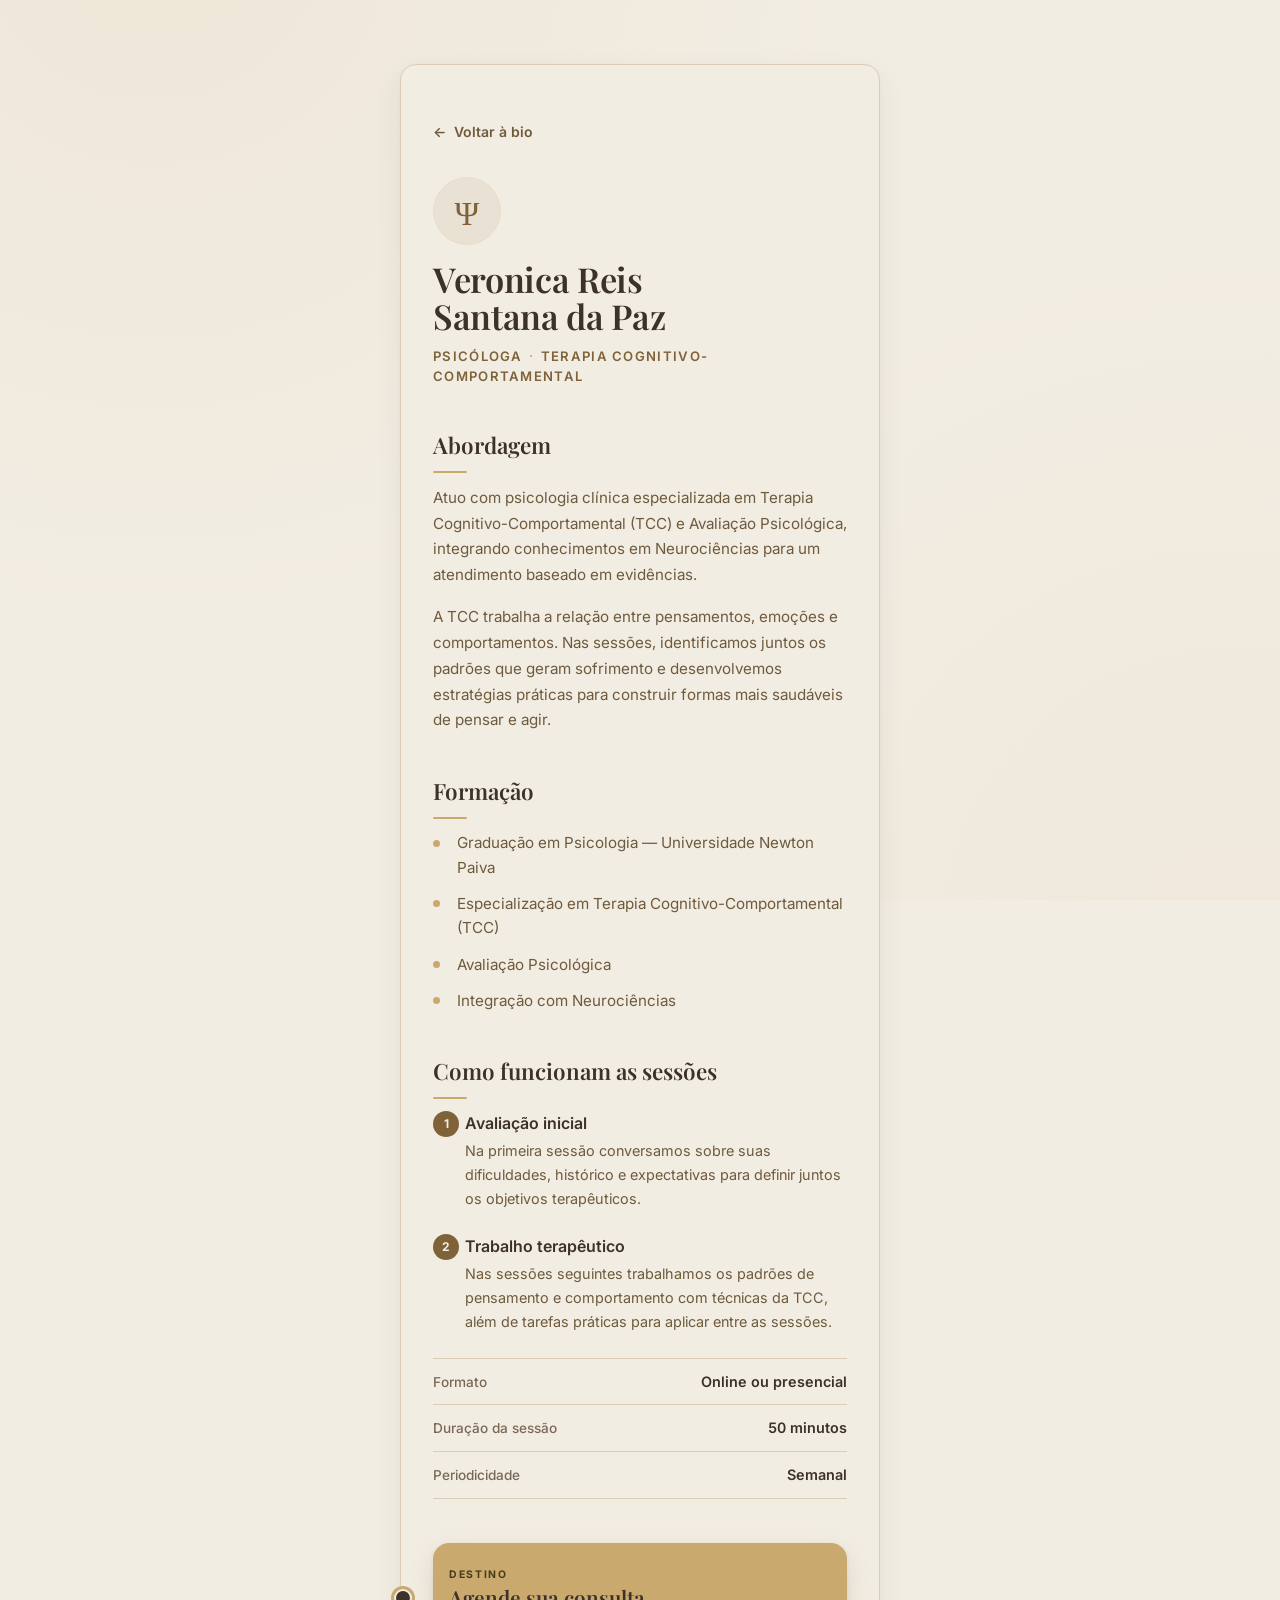
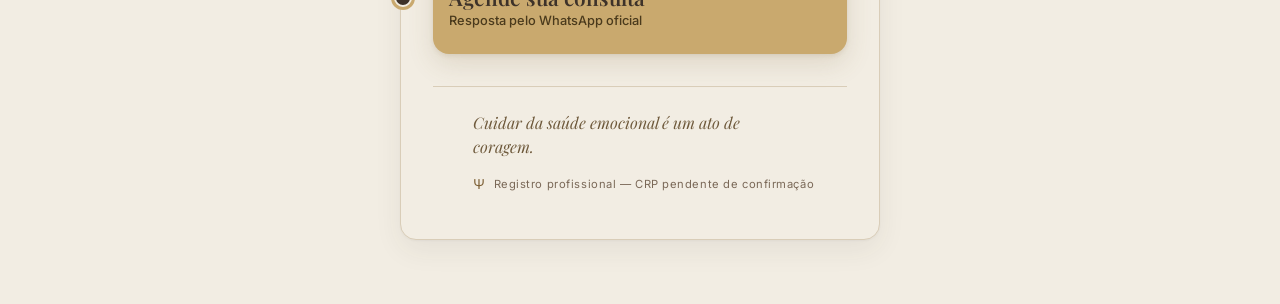
==== commit 01281bac: "fix(bio): nao afirmar CRP sem numero — marca como pendente A revisao de acabamento apontou que 'CRP " ====
--- a/trabalho.html
+++ b/trabalho.html
@@ -129,7 +129,9 @@
             </p>
             <p class="chegada-credito">
                 <span aria-hidden="true">Ψ</span>
-                <span>CRP válido no Conselho Regional de Psicologia</span>
+                <!-- Número de CRP ainda não informado pela profissional.
+                     Não afirmar registro sem o número: fica explícito como pendente. -->
+                <span>Registro profissional — CRP pendente de confirmação</span>
             </p>
         </footer>
 
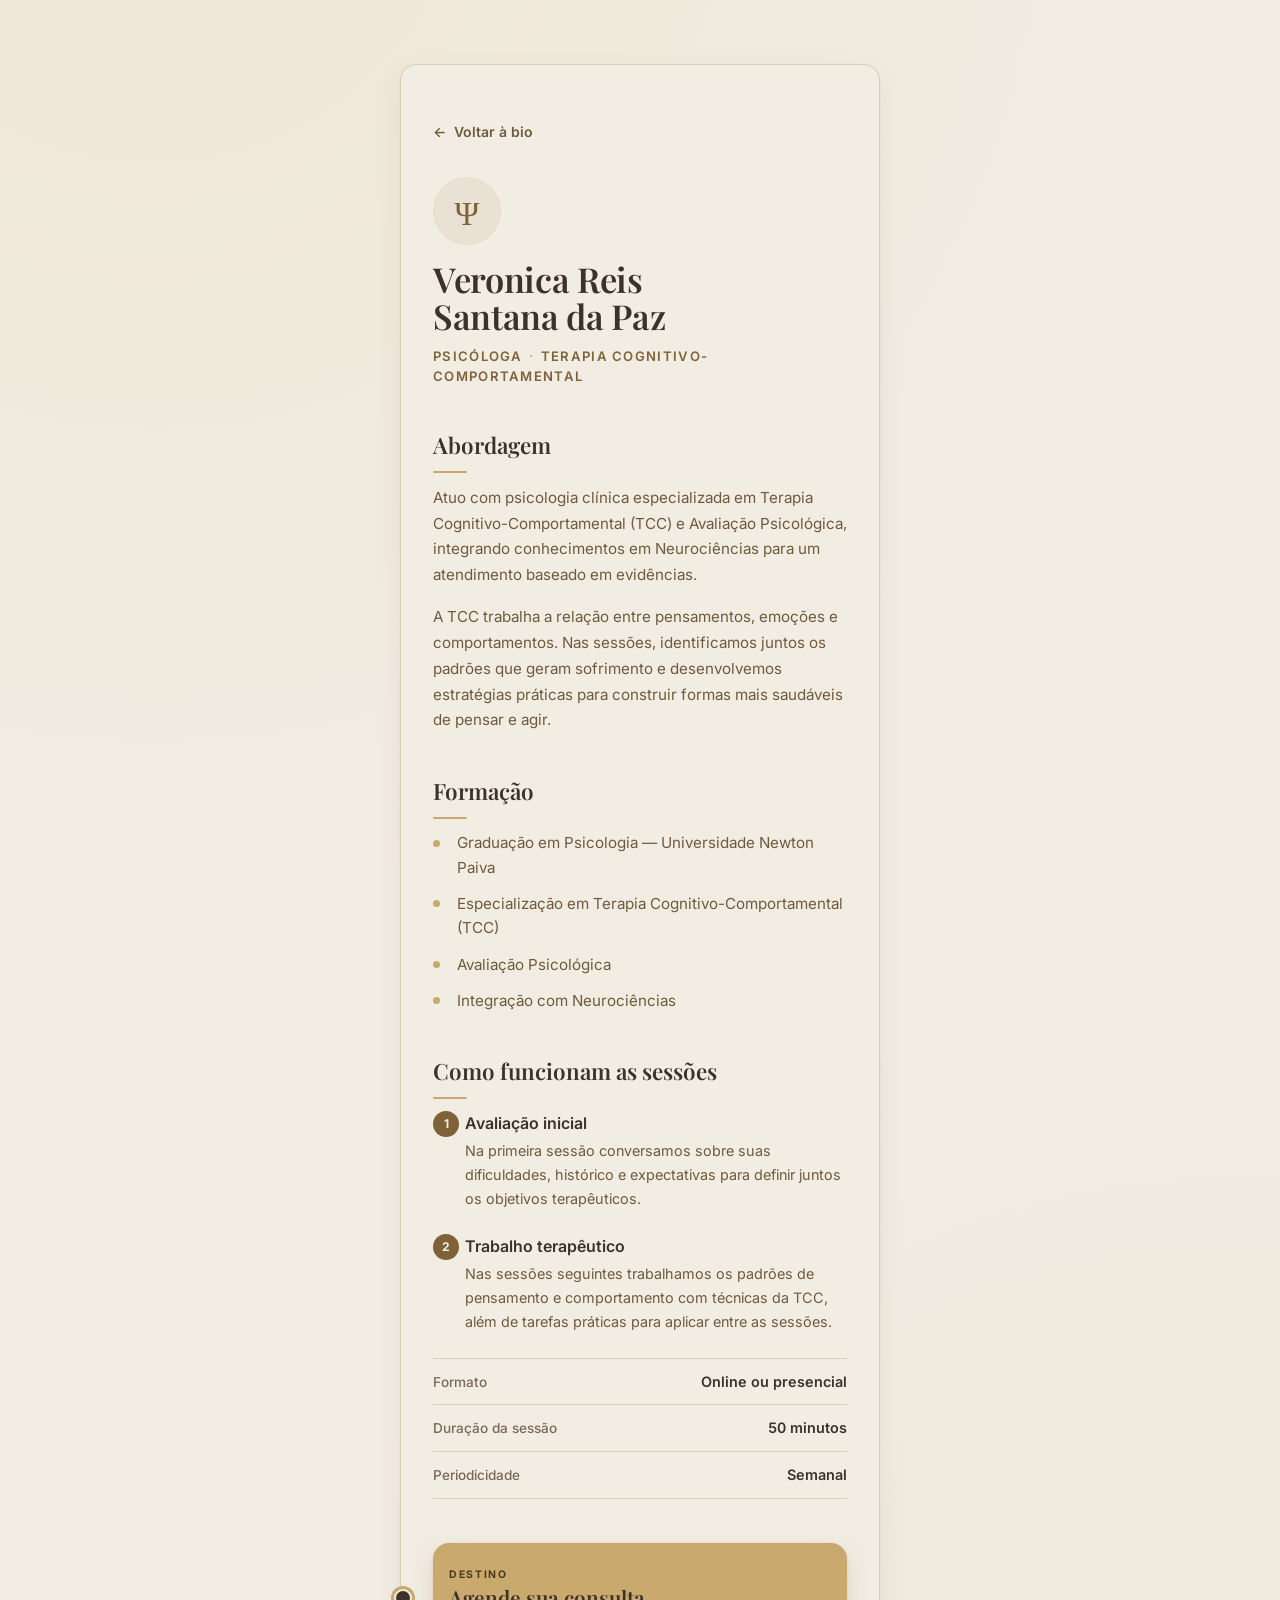
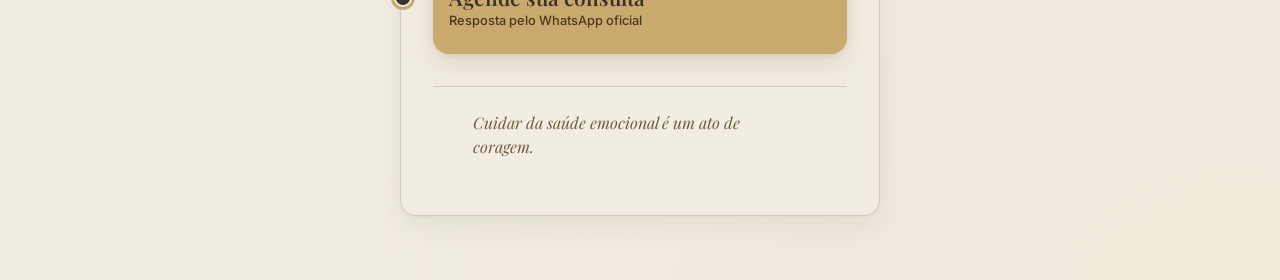
==== commit a624547e: "fix(bio): remove a linha de CRP do rodape (nao exibir pendencia) A pedido: nao exibir aviso publico " ====
--- a/trabalho.html
+++ b/trabalho.html
@@ -127,12 +127,15 @@
             <p class="chegada-frase">
                 Cuidar da saúde emocional é um ato de coragem.
             </p>
-            <p class="chegada-credito">
-                <span aria-hidden="true">Ψ</span>
-                <!-- Número de CRP ainda não informado pela profissional.
-                     Não afirmar registro sem o número: fica explícito como pendente. -->
-                <span>Registro profissional — CRP pendente de confirmação</span>
-            </p>
+            <!--
+                Linha de registro profissional (CRP): AGUARDANDO o número real
+                da profissional. Não afirmar registro sem o número e não exibir
+                aviso de pendência. Quando o CRP chegar, a linha volta assim:
+                <p class="chegada-credito">
+                    <span aria-hidden="true">Ψ</span>
+                    <span>CRP 00/00000</span>
+                </p>
+            -->
         </footer>
 
     </main>
--- a/style.css
+++ b/style.css
@@ -89,12 +89,13 @@
     line-height: 1.5;
     min-height: 100vh;
     min-height: 100dvh;
-    /* Textura de papel — veio do mundo, não é enfeite */
+    /* Textura de papel — veio do mundo, não é enfeite.
+       Sem `fixed`: evita repaint no scroll do mobile. */
     background-image:
         radial-gradient(circle at 12% -8%, rgba(201, 169, 110, 0.10) 0%, transparent 46%),
         radial-gradient(circle at 96% 104%, rgba(201, 169, 110, 0.07) 0%, transparent 44%);
-    background-attachment: fixed;
     overflow-x: hidden;
+    scrollbar-color: var(--linha-forte) var(--papel);
 }
 
 a { color: inherit; text-decoration: none; }
@@ -402,7 +403,7 @@
 .chegada-credito {
     font-size: 0.7rem;
     letter-spacing: 0.05em;
-    color: var(--tinta-muted);
+    color: var(--tinta-soft);   /* 5.62:1 sobre o papel — folga acima do mínimo AA */
     display: inline-flex;
     align-items: center;
     gap: var(--e-xs);
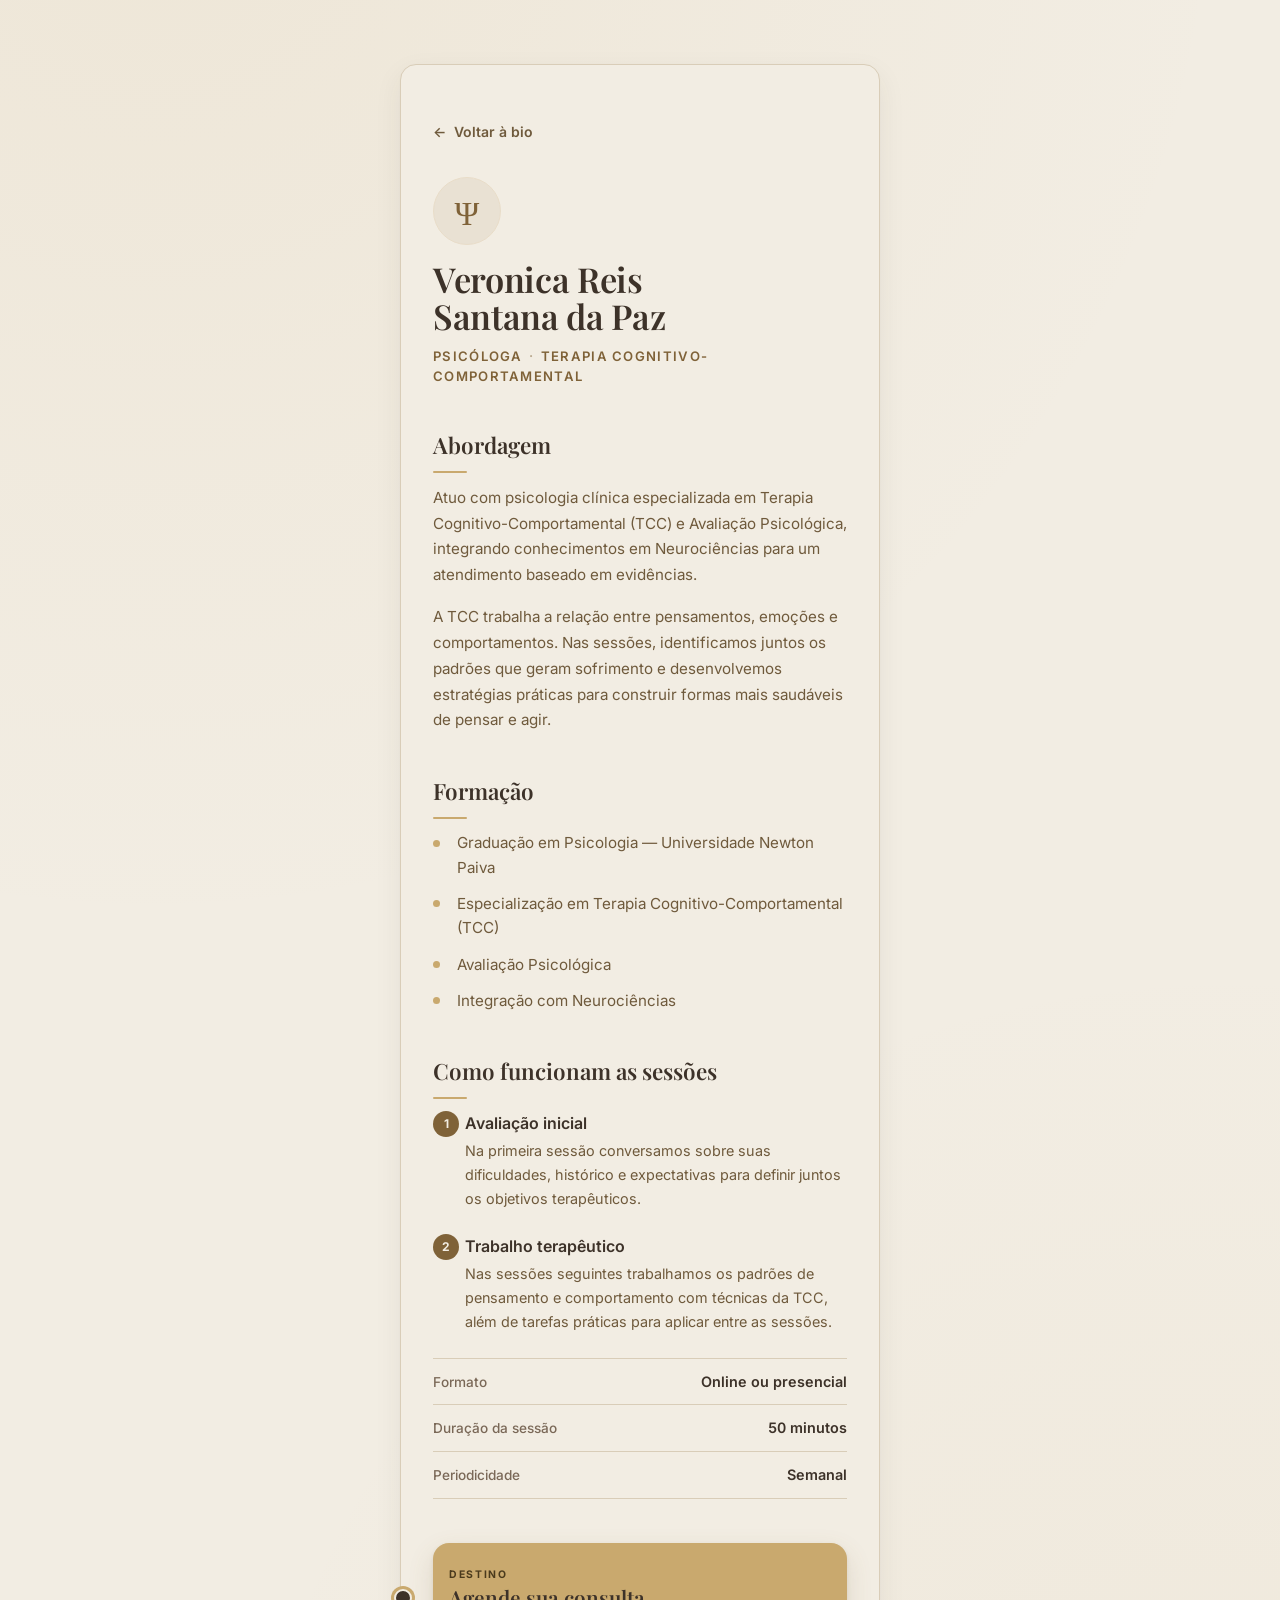
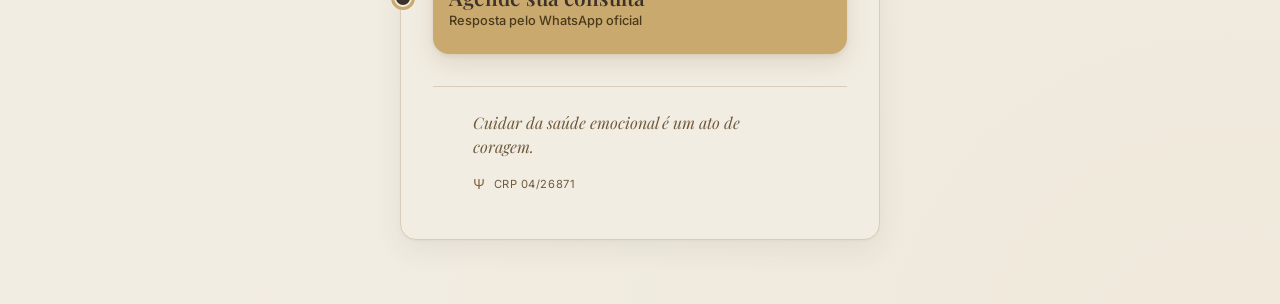
==== commit ac74efca: "feat(bio): insere o CRP confirmado (04/26871) no rodape Numero verificado no Cadastro Nacional de Pr" ====
--- a/trabalho.html
+++ b/trabalho.html
@@ -127,15 +127,12 @@
             <p class="chegada-frase">
                 Cuidar da saúde emocional é um ato de coragem.
             </p>
-            <!--
-                Linha de registro profissional (CRP): AGUARDANDO o número real
-                da profissional. Não afirmar registro sem o número e não exibir
-                aviso de pendência. Quando o CRP chegar, a linha volta assim:
-                <p class="chegada-credito">
-                    <span aria-hidden="true">Ψ</span>
-                    <span>CRP 00/00000</span>
-                </p>
-            -->
+            <!-- Registro profissional confirmado no Cadastro Nacional de
+                 Profissionais de Psicologia (CFP): situação ATIVO, 04ª Região - MG. -->
+            <p class="chegada-credito">
+                <span aria-hidden="true">Ψ</span>
+                <span>CRP 04/26871</span>
+            </p>
         </footer>
 
     </main>
